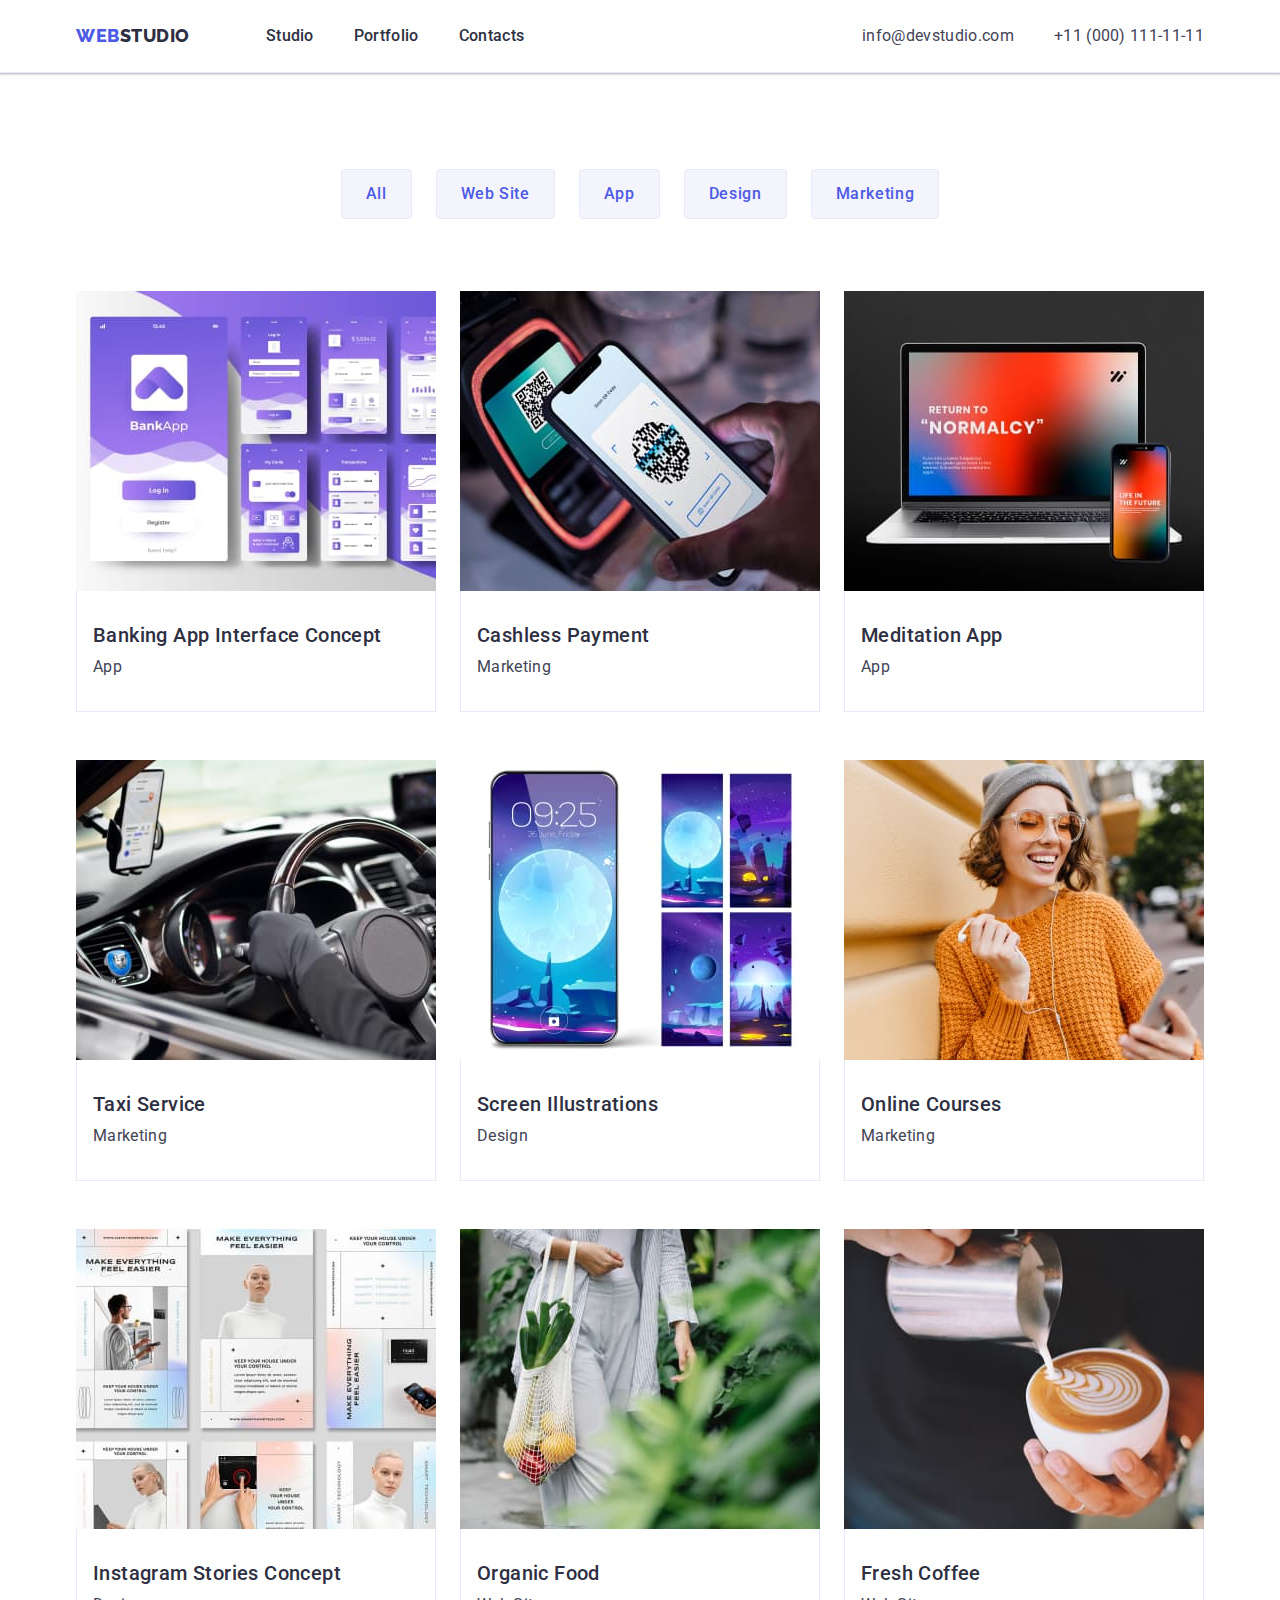
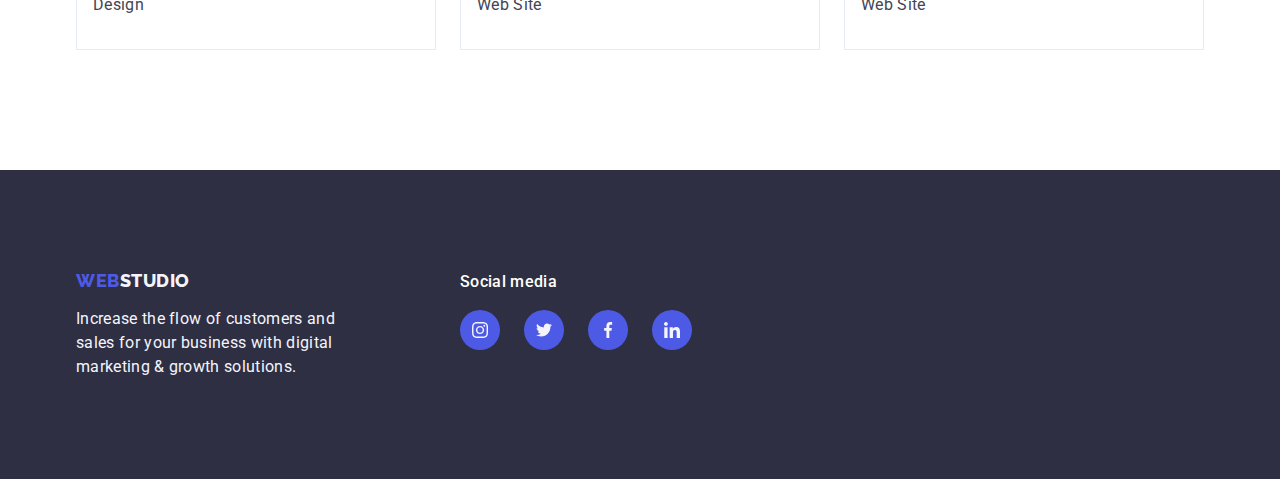
==== portfolio.html @ 260a8e6f "Initial commit" ====
<!DOCTYPE html>
<html lang="en">

<head>
    <meta charset="UTF-8">
    <meta http-equiv="X-UA-Compatible" content="IE=edge">
    <meta name="viewport" content="width=device-width, initial-scale=1.0">
    <title>Portfolio</title>
    <!-- Font family -->
    <link rel="preconnect" href="https://fonts.googleapis.com">
    <link rel="preconnect" href="https://fonts.gstatic.com" crossorigin>
    <link href="https://fonts.googleapis.com/css2?family=Raleway:wght@800&family=Roboto:wght@400;500;700&display=swap"
        rel="stylesheet">
    <!-- Normalize -->
    <link rel="stylesheet"
        href="https://cdnjs.cloudflare.com/ajax/libs/modern-normalize/1.1.0/modern-normalize.min.css">
    <!-- Custom styles -->
    <link rel="stylesheet" href="./css/styles.css">
</head>

<body>
    <!-- Header -->
    <header class="header">
        <!-- Navigation -->
        <div class="container header-container">
            <nav class="nav">
                <a class="logo-link link" href="./index.html">Web<span class="logo-web-studio">Studio</span></a>
                <ul class="list header-nav-list">
                    <li class="menu-list">
                        <a class="link menu-link inter" href="./index.html">Studio</a>
                    </li>
                    <li class="menu-list">
                        <a class="link menu-link inter" href="./portfolio.html">Portfolio</a>
                    </li>
                    <li class="menu-list">
                        <a class="link menu-link inter" href="">Contacts</a>
                    </li>
                </ul>
            </nav>
            <!-- ADDRESS LINK -->
            <address class="address">
                <ul class="list menu-list-address">
                    <li class="menu-list">
                        <a class="address-link link inter address-link-pad"
                            href="mailto:info@devstudio.com">info@devstudio.com</a>
                    </li>
                    <li class="menu-list">
                        <a class="address-link link inter" href="tel:+110001111111">+11 (000) 111-11-11</a>
                    </li>
                </ul>
            </address>
        </div>
    </header>
    <main>
        <!-- Section with links to portfolio -->
        <section class="our-works">
            <div class="container">
                <h1 class="visually-hidden">Portfolio</h1>
                <ul class="list btn-nav">
                    <li class="btn-nav-list">
                        <button type="button" class="hero-btn inter btn-portfolio">All</button>
                    </li>
                    <li class="btn-nav-list">
                        <button type="button" class="hero-btn inter btn-portfolio">Web Site</button>
                    </li>
                    <li class="btn-nav-list">
                        <button type="button" class="hero-btn inter btn-portfolio">App</button>
                    </li>
                    <li class="btn-nav-list">
                        <button type="button" class="hero-btn inter btn-portfolio">Design</button>
                    </li>
                    <li class="btn-nav-list">
                        <button type="button" class="hero-btn inter btn-portfolio">Marketing</button>
                    </li>
                </ul>
                <ul class="list works">
                    <li class="items">
                        <a class="link inter work-list-hover" href="./">
                            <img class="img-portfolio" src="./images/portfolio/img.jpg"
                                alt="Banking App Interface Concept">
                            <div class="aplication">
                                <h2 class="portfolio-list-title">Banking App Interface Concept</h2>
                                <p class="portfolio-list-desc">App</p>
                            </div>
                        </a>
                    </li>
                    <li class="items">
                        <a href="./" class="link inter work-list-hover">
                            <img class="img-portfolio" src="./images/portfolio/1.jpg" alt="Payment terminal and phone">
                            <div class="aplication">
                                <h2 class="portfolio-list-title">Cashless Payment</h2>
                                <p class="portfolio-list-desc">Marketing</p>
                            </div>
                        </a>
                    </li>
                    <li class="items">
                        <a href="./" class="link inter work-list-hover">
                            <img class="img-portfolio" src="./images/portfolio/img2.jpg" alt="Laptop and smartphone">
                            <div class="aplication">
                                <h2 class="portfolio-list-title">Meditation App</h2>
                                <p class="portfolio-list-desc">App</p>
                            </div>
                        </a>
                    </li>
                    <li class="items">
                        <a href="./" class="link inter work-list-hover">
                            <img class="img-portfolio" src="./images/portfolio/img3.jpg" alt="Car salon and phone">
                            <div class="aplication">
                                <h2 class="portfolio-list-title">Taxi Service</h2>
                                <p class="portfolio-list-desc">Marketing</p>
                            </div>
                        </a>
                    </li>

                    <li class="items">
                        <a href="./" class="link inter work-list-hover">
                            <img class="img-portfolio" src="./images/portfolio/img4.jpg" alt="smartphone home screen">
                            <div class="aplication">
                                <h2 class="portfolio-list-title">Screen Illustrations</h2>
                                <p class="portfolio-list-desc">Design</p>
                            </div>
                        </a>
                    </li>
                    <li class="items">
                        <a href="./" class="link inter work-list-hover">
                            <img class="img-portfolio" src="./images/portfolio/img5.jpg" alt="A girl who smiles">
                            <div class="aplication">
                                <h2 class="portfolio-list-title">Online Courses</h2>
                                <p class="portfolio-list-desc">Marketing</p>
                            </div>
                        </a>
                    </li>
                    <li class="items">
                        <a href="./" class="link inter work-list-hover">
                            <img class="img-portfolio" src="./images/portfolio/img6.jpg" alt="Instagram stories">
                            <div class="aplication">
                                <h2 class="portfolio-list-title">Instagram Stories Concept</h2>
                                <p class="portfolio-list-desc">Design</p>
                            </div>
                        </a>
                    </li>
                    <li class="items">
                        <a href="./" class="link inter work-list-hover">
                            <img class="img-portfolio" src="./images/portfolio/img7.jpg" alt="Net with vegetables">
                            <div class="aplication">
                                <h2 class="portfolio-list-title">Organic Food</h2>
                                <p class="portfolio-list-desc">Web Site</p>
                            </div>
                        </a>
                    </li>
                    <li class="items">
                        <a href="./" class="link inter work-list-hover">
                            <img class="img-portfolio" src="./images/portfolio/img8.jpg" alt="Cup of cofee">
                            <div class="aplication">
                                <h2 class="portfolio-list-title">Fresh Coffee</h2>
                                <p class="portfolio-list-desc">Web Site</p>
                            </div>
                        </a>
                    </li>
                </ul>
            </div>
        </section>
    </main>
    <!-- Footer -->
    <footer class="footer">
        <div class="container footer-container">
            <div class="footer-info">
                <a class="logo-link-footer link" href="./index.html">Web<span
                        class="logo-studio-footer">Studio</span></a>
                <p class="footer-desc">Increase the flow of customers and sales for your business with digital marketing
                    &
                    growth solutions.</p>
            </div>
            <div class="socials-footer">
                <p class="footer-title">Social media</p>
                <ul class="socials list">
                    <li class="socials-item">
                        <a class="socials-link link footer-socials-link" href="" target="_blank"
                            rel="noopener noreferrer" aria-label="Instagram-icon">
                            <svg class="socials-icon" width="16" height="16">
                                <use href="./images/icons.svg#instagram"></use>
                            </svg>
                        </a>
                    </li>
                    <li class="socials-item">
                        <a class="socials-link link footer-socials-link" href="" target="_blank"
                            rel="noopener noreferrer" aria-label="Twitter-icon">
                            <svg class="socials-icon" width="16" height="16">
                                <use href="./images/icons.svg#twitter"></use>
                            </svg>
                        </a>
                    </li>
                    <li class="socials-item">
                        <a class="socials-link link footer-socials-link" href="" target="_blank"
                            rel="noopener noreferrer" aria-label="Facebook-icon">
                            <svg class="socials-icon" width="16" height="16">
                                <use href="./images/icons.svg#facebook"></use>
                            </svg>
                        </a>
                    </li>
                    <li class="socials-item">
                        <a class="socials-link link footer-socials-link" href="" target="_blank"
                            rel="noopener noreferrer" aria-label="Linkedin-icon">
                            <svg class="socials-icon" width="16" height="16">
                                <use href="./images/icons.svg#linkedin"></use>
                            </svg>
                        </a>
                    </li>
                </ul>
            </div>
        </div>

    </footer>
</body>

</html>
---- css/styles.css ----
/* Start reset */
h1,
h2,
h3,
h4,
h5,
h6,
p {
    margin: 0;
}

img {
    display: block;
}

.link {
    text-decoration: none;
}

.list {
    list-style: none;
    margin: 0;
    padding: 0;
}

.inter:hover,
.inter:focus {
    color: var(--color-ocean);
}

button {
    cursor: pointer;
}

:root {
    --main-font-family: 'Roboto', sans-serif;
    --second-font-family: 'Raleway', sans-serif;
    --color-iris: #4d5ae5;
    --color-navy-blue: #2e2f42;
    --color-slate: #434455;
    --color-cloud: #f4f4fd;
    --color-white: #ffffff;
    --color-ocean: #404BBF;
    --light-grayish-blue: #e7e9fc;
    --light-slate: #8E8F99;
    --color-green: #31D0AA;
}

/* studio */
body {
    font-family: var(--main-font-family);
    color: var(--color-slate);
    background-color: var(--color-white);
}

/* Header */
.header {
    border-bottom: 1px solid var(--light-grayish-blue);
    box-shadow: 0px 2px 1px rgba(46, 47, 66, 0.08),
        0px 1px 1px rgba(46, 47, 66, 0.16),
        0px 1px 6px rgba(46, 47, 66, 0.08);
}

.header-container {
    display: flex;
    align-items: center;
}

/* Logo studio */
.logo-web-studio {
    color: var(--color-navy-blue);
}

.logo-link {
    margin-right: 76px;

    font-family: var(--second-font-family);
    font-weight: 800;
    font-size: 18px;
    line-height: 1.17;
    letter-spacing: 0.03em;
    text-transform: uppercase;
    color: var(--color-iris);
}

/* Navigation on studio */
.header-nav-list {
    display: flex;
    align-items: center;
}
.nav {
    display: flex;
    align-items: center;
    margin-right: auto;
}

.menu-link {
    display: flex;
    padding: 24px 0;
    font-weight: 500;
    font-size: 16px;
    line-height: 1.5;
    letter-spacing: 0.02em;
    color: var(--color-navy-blue);
}

.menu-list-address {
    display: flex;
    align-items: center;
}

.address {
    font-style: normal;
}

.address-link {
    font-size: 16px;
    line-height: 1.5;
    letter-spacing: 0.02em;
    color: var(--color-slate);
}

.menu-list:not(:last-child) {
    margin-right: 40px;
}

/* Hero */
.hero-title {
    margin-bottom: 48px;
    margin-right: auto;
    margin-left: auto;
    max-width: 496px;

    font-weight: 700;
    font-size: 56px;
    text-align: center;
    line-height: 1.07;
    letter-spacing: 0.02em;
    color: var(--color-white);
}

.hero {
    margin: 0 auto;
    max-width: 1440px;
    padding: 188px 0;
    text-align: center;

    background-image: linear-gradient(rgba(46, 47, 66, 0.7),
            rgba(46, 47, 66, 0.7)),
        url(../images/background/people-office.jpg);
    background-repeat: no-repeat;
    background-position: center;
    background-size: cover;
}
/* Hero BTN */

.hero-btn-studio {
    display: block;
    min-width: 169px;
    height: 56px;
    border: none;
    border-radius: 4px;

    padding: 16px 32px;
    margin-right: auto;
    margin-left: auto;


    font-family: var(--main-font-family);
    font-weight: 500;
    font-size: 16px;
    line-height: 1.5;
    letter-spacing: 0.04em;
    color: var(--color-white);
    background: var(--color-iris);
}

.hero-btn-studio:hover,
.hero-btn-studio:focus {
    background: var(--color-ocean);
}

/* Hidden title */
.visually-hidden {
    position: absolute;
    width: 1px;
    height: 1px;
    margin: -1px;
    border: 0;
    padding: 0;

    white-space: nowrap;
    clip-path: inset(100%);
    clip: rect(0 0 0 0);
    overflow: hidden;
}

.container {
    width: 1158px;
    padding: 0 15px;
    margin: 0 auto;
}

/* Section 1 */
.first-sec {
    padding: 120px 0;

}

.list-first-sec {
    display: flex;
}
.icon-antena {
    display: flex;
    justify-content: center;
    align-items: center;
    height: 112px;
    background-color: var(--color-cloud);
    border-radius: 4px;
    margin-bottom: 8px;
}
.first-sec-title {
    margin-bottom: 8px;

    font-weight: 500;
    font-size: 20px;
    line-height: 1.2;
    letter-spacing: 0.02em;
    color: var(--color-navy-blue);
}

.list-first-sec .first-sec-item {
    width: calc((100% - 72px) / 4);
}

.first-sec-item:not(:last-child) {
    margin-right: 24px;
}

.first-sec-parag {
    font-size: 16px;
    line-height: 1.5;
    letter-spacing: 0.02em;
    color: var(--color-slate);
}

/* Section 2 */
.second-section {
    padding-bottom: 120px;
}

.list-second-sec {
    display: flex;
    align-items: center;
    gap: 24px;
}
.second-sec {
    margin-bottom: 72px;

    font-weight: 700;
    font-size: 36px;
    text-align: center;
    line-height: 1.11;
    letter-spacing: 0.02em;
    text-transform: capitalize;
    color: var(--color-navy-blue);
}

/* Section 3 */
.third-sec {
    padding: 120px 0;

    background: var(--color-cloud);
}

.list-third-sec {
    display: flex;
    align-items: center;
}

.third-sec-title {
    margin-bottom: 72px;

    font-weight: 700;
    font-size: 36px;
    text-align: center;
    line-height: 1.11;
    letter-spacing: 0.02em;
    text-transform: capitalize;
    color: var(--color-navy-blue);
}

.list-team {
    text-align: center;
    box-shadow: 0px 1px 6px rgba(46, 47, 66, 0.08),
    0px 1px 1px rgba(46, 47, 66, 0.16),
    0px 2px 1px rgba(46, 47, 66, 0.08);
    border-radius: 0px 0px 4px 4px;
    background-color: var(--color-white);
}

.list-team:not(:last-child) {
    margin-right: 24px;
}

.third-sec-name {
    margin-bottom: 8px;
    font-weight: 500;
    font-size: 20px;
    line-height: 1.2;
    letter-spacing: 0.02em;
    color: var(--color-navy-blue);
}

.third-sec-desc {
    font-size: 16px;
    line-height: 1.5;
    letter-spacing: 0.02em;
    color: var(--color-slate);
    margin-bottom: 8px;
}

.card-text {
    padding: 32px 0px;
}

/* social icon */
.socials {
    display: flex;
    justify-content: center;
    align-items: center;
    gap: 24px;
}
.socials-link {
    display: flex;
    justify-content: center;
    align-items: center;

    width: 40px;
    height: 40px;

    background-color: var(--color-iris);
    border-radius: 50%;
}

.socials-icon {
    fill: var(--color-cloud);
}

.socials-link:hover,
.socials-link:focus {
    background-color: var(--color-ocean);
}

/* section customers */
.customers {
    padding: 120px 0;
}

.customers-title {
    margin-bottom: 72px;

    font-weight: 700;
    font-size: 36px;
    text-align: center;
    line-height: 1.1;
    letter-spacing: 0.02em;
    text-transform: capitalize;
    color: var(--color-navy-blue);
}

.customer-list {
    display: flex;
    justify-content: center;
    align-items: center;
    gap: 24px;
}

.customers-list-item {
    width: calc((100%-5*24)/6);
    height: 88px;
}

.customers-link {
    display: flex;
    justify-content: center;
    align-items: center;
    color: var(--light-slate);

    width: 100%;
    height: 100%;

    border: 1px solid var(--light-slate);
    border-radius: 4px;
}

.customers-link:hover,
.customers-link:focus {
    border-color: var(--color-ocean);
    color: var(--color-ocean);
}

.customers-icon {

    fill: currentColor;
}

.customers-link:hover .customers-icon,
.customers-link:focus .customers-icon {
    fill: var(--color-ocean);
}


/* Footer */
.footer-container {
    display: flex;
    align-items: baseline;
}

.footer {
    padding: 100px 0;
    background: var(--color-navy-blue);
}

.socials-footer {
    display: block;
    justify-content: center;
}

.socials-footer-list {
    gap: 16px;
}


.logo-link-footer {
    display: inline-block;
    margin-bottom: 16px;


    font-family: var(--second-font-family);
    font-weight: 800;
    font-size: 18px;
    line-height: 1.17;
    letter-spacing: 0.03em;
    text-transform: uppercase;
    color: var(--color-iris);
}

.logo-studio-footer {
    color: var(--color-cloud);
}

/* footer-info */
.footer-info {
    margin-right: 120px;
}

.footer-socials-link:hover,
.footer-socials-link:focus {
    background-color: var(--color-green);
}

.footer-title {
    margin-bottom: 16px;

    font-family: var(--main-font-family);
    font-weight: 500;
    font-size: 16px;
    line-height: 24px;
    letter-spacing: 0.02em;
    color: var(--color-white);
}


/* PORTFOLIO */
.hero-btn {
    font-family: var(--main-font-family);
    font-weight: 500;
    font-size: 16px;
    line-height: 1.5;
    letter-spacing: 0.04em;
    color: var(--color-iris);
    background: var(--color-cloud);
}

.hero-btn:hover,
.hero-btn:focus {
    color: var(--color-white);
    background: var(--color-ocean);
}

.btn-nav {
    display: flex;
    justify-content: center;
    margin-bottom: 72px;
}

.btn-nav-list:not(:last-child) {
    margin-right: 24px;
}

.btn-portfolio {
    display: inline-block;
    padding: 12px 24px;
    border: none;
    border-radius: 4px;
    min-width: 69px;
    border: 1px solid var(--light-grayish-blue);

    text-align: center;
    font-family: inherit;
    flex-direction: row;
    font-weight: 500;
    font-size: 16px;
    line-height: 1.5;
    letter-spacing: 0.04em;
}

.btn-portfolio:hover,
.btn-portfolio:focus {
    box-shadow: 0px 3px 1px rgba(0, 0, 0, 0.1),
        0px 2px 1px rgba(0, 0, 0, 0.08),
        0px 2px 2px rgba(0, 0, 0, 0.12);

    border: 1px solid transparent;
}

/* Section with cards */
.our-works {
    padding: 96px 0 120px;
}

.works {
    display: flex;
    flex-wrap: wrap;
    column-gap: 24px;
    row-gap: 48px;
}

.items:nth-child(3n) {
    margin-right: 0;
}

.items:nth-last-child(-n + 3) {
    margin-bottom: 0;
}

.work-list-hover {
    display: block;
}

.work-list-hover:hover, 
.work-list-hover:focus {
    box-shadow: 0px 1px 6px rgba(46, 47, 66, 0.08),
        0px 1px 1px rgba(46, 47, 66, 0.16),
        0px 2px 1px rgba(46, 47, 66, 0.08);
}

/* Container with application names and application categories */
.aplication {
    padding: 32px 16px;
    border: 1px solid var(--light-grayish-blue);
    border-top: none;

}

.img-portfolio {
    display: block;
    max-width: 100%;
    height: auto;
}

.portfolio-list-title {
    margin-bottom: 8px;

    font-weight: 500;
    font-size: 20px;
    line-height: 1.2;
    letter-spacing: 0.02em;
    color: var(--color-navy-blue);
}

.portfolio-list-desc {
    font-size: 16px;
    line-height: 1.5;
    letter-spacing: 0.02em;
    color: var(--color-slate);
}

.works .items {
    width: calc((100% - 48px) / 3);
}

/* Footer portfolio */

.footer-desc {
    font-size: 16px;
    line-height: 1.5;
    letter-spacing: 0.02em;
    color: var(--color-cloud);

    width: 264px
}
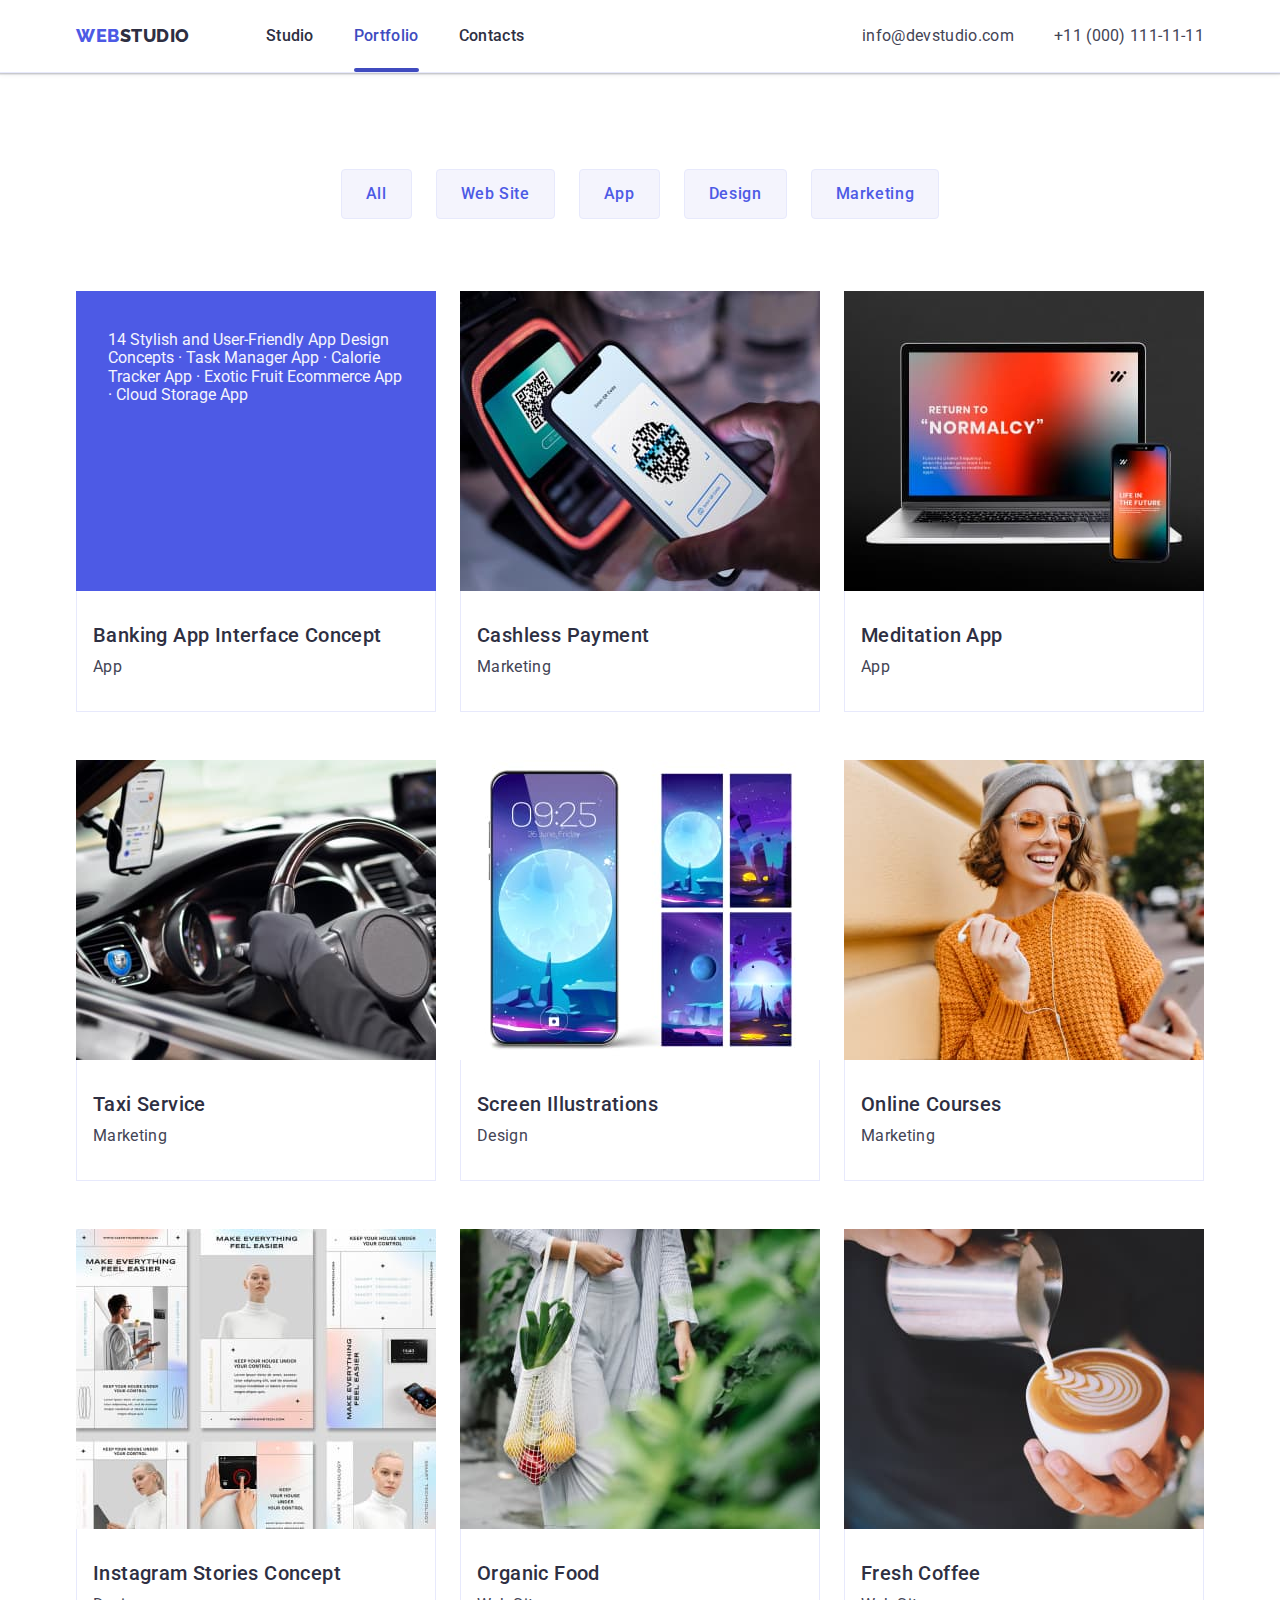
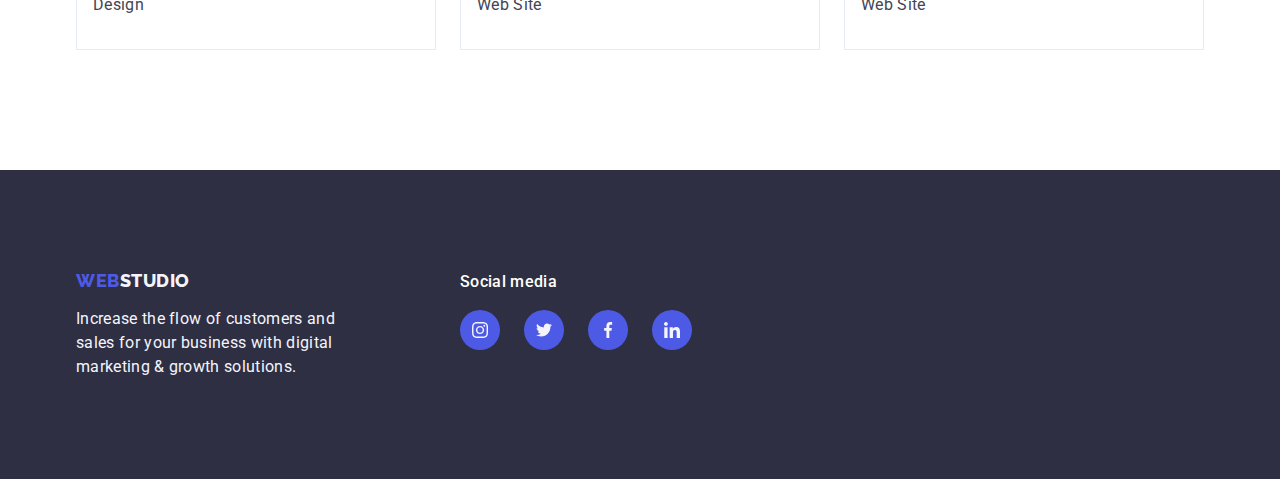
==== commit 4e0683a5: "positioning" ====
--- a/portfolio.html
+++ b/portfolio.html
@@ -30,7 +30,7 @@
                         <a class="link menu-link inter" href="./index.html">Studio</a>
                     </li>
                     <li class="menu-list">
-                        <a class="link menu-link inter" href="./portfolio.html">Portfolio</a>
+                        <a class="link menu-link inter active" href="./portfolio.html">Portfolio</a>
                     </li>
                     <li class="menu-list">
                         <a class="link menu-link inter" href="">Contacts</a>
@@ -76,8 +76,14 @@
                 <ul class="list works">
                     <li class="items">
                         <a class="link inter work-list-hover" href="./">
-                            <img class="img-portfolio" src="./images/portfolio/img.jpg"
-                                alt="Banking App Interface Concept">
+                            <div class="works-thumb">
+                                <img class="img-portfolio" src="./images/portfolio/img.jpg"
+                                    alt="Banking App Interface Concept">
+                                    <div class="overlay">
+                                        <p class="overlay-text">14 Stylish and User-Friendly App Design Concepts · Task Manager App · Calorie Tracker App · Exotic Fruit Ecommerce App ·
+                                        Cloud Storage App</p>
+                                    </div>
+                            </div>
                             <div class="aplication">
                                 <h2 class="portfolio-list-title">Banking App Interface Concept</h2>
                                 <p class="portfolio-list-desc">App</p>
--- a/css/styles.css
+++ b/css/styles.css
@@ -44,6 +44,7 @@
     --light-grayish-blue: #e7e9fc;
     --light-slate: #8E8F99;
     --color-green: #31D0AA;
+    --color-white-bg: #FCFCFC;
 }
 
 /* studio */
@@ -95,6 +96,8 @@
 }
 
 .menu-link {
+    position: relative;
+
     display: flex;
     padding: 24px 0;
     font-weight: 500;
@@ -102,6 +105,26 @@
     line-height: 1.5;
     letter-spacing: 0.02em;
     color: var(--color-navy-blue);
+}
+.menu-link.active {
+    color: var(--color-ocean);
+}
+
+.menu-link::after {
+    content: '';
+    display: block;
+    position: absolute;
+    left: 0;
+    bottom: 0px;
+    width: 100%;
+    height: 4px;
+
+    
+    border-radius: 2px;
+    
+}
+.active::after {
+    background: var(--color-ocean);
 }
 
 .menu-list-address {
@@ -536,6 +559,9 @@
     column-gap: 24px;
     row-gap: 48px;
 }
+.works-thumb {
+    position: relative;
+}
 
 .items:nth-child(3n) {
     margin-right: 0;
@@ -569,6 +595,24 @@
     max-width: 100%;
     height: auto;
 }
+/* Overlay */
+
+.overlay {
+    position: absolute;
+    top: 0;
+    left: 0;
+
+    width: 100%;
+    height: 100%;
+
+    padding: 40px 32px;
+
+    background-color: var(--color-iris);
+}
+
+.overlay-text {
+    color: var(--color-cloud);
+}
 
 .portfolio-list-title {
     margin-bottom: 8px;
@@ -600,4 +644,52 @@
     color: var(--color-cloud);
 
     width: 264px
-}+}
+/**
+  |============================
+  | Modal window
+  |============================
+*/
+.backdrop {
+    display: none;
+    position: fixed;
+    top: 0;
+    left: 0;
+
+    width: 100%;
+    height: 100%;
+
+    background-color: rgba(46, 47, 66, 0.4);
+}
+
+.modal {
+    position: absolute;
+    top: calc(50% - 204px);
+    left: calc(50% - 292px);
+
+    width: 408px;
+    height: 584px;
+
+    background-color: var(--color-white-bg);
+    border-radius: 4px;
+}
+
+.modal-close-btn {
+    position: absolute;
+    top: 24px;
+    left: 360px;
+
+    width: 24px;
+    height: 24px;
+
+    display: flex;
+    justify-content: center;
+    align-items: center;
+    padding: 0px;
+
+    border-radius: 50%;
+    border: none;
+    background-color: var(--light-grayish-blue);
+}
+
+.modal-close-icon {}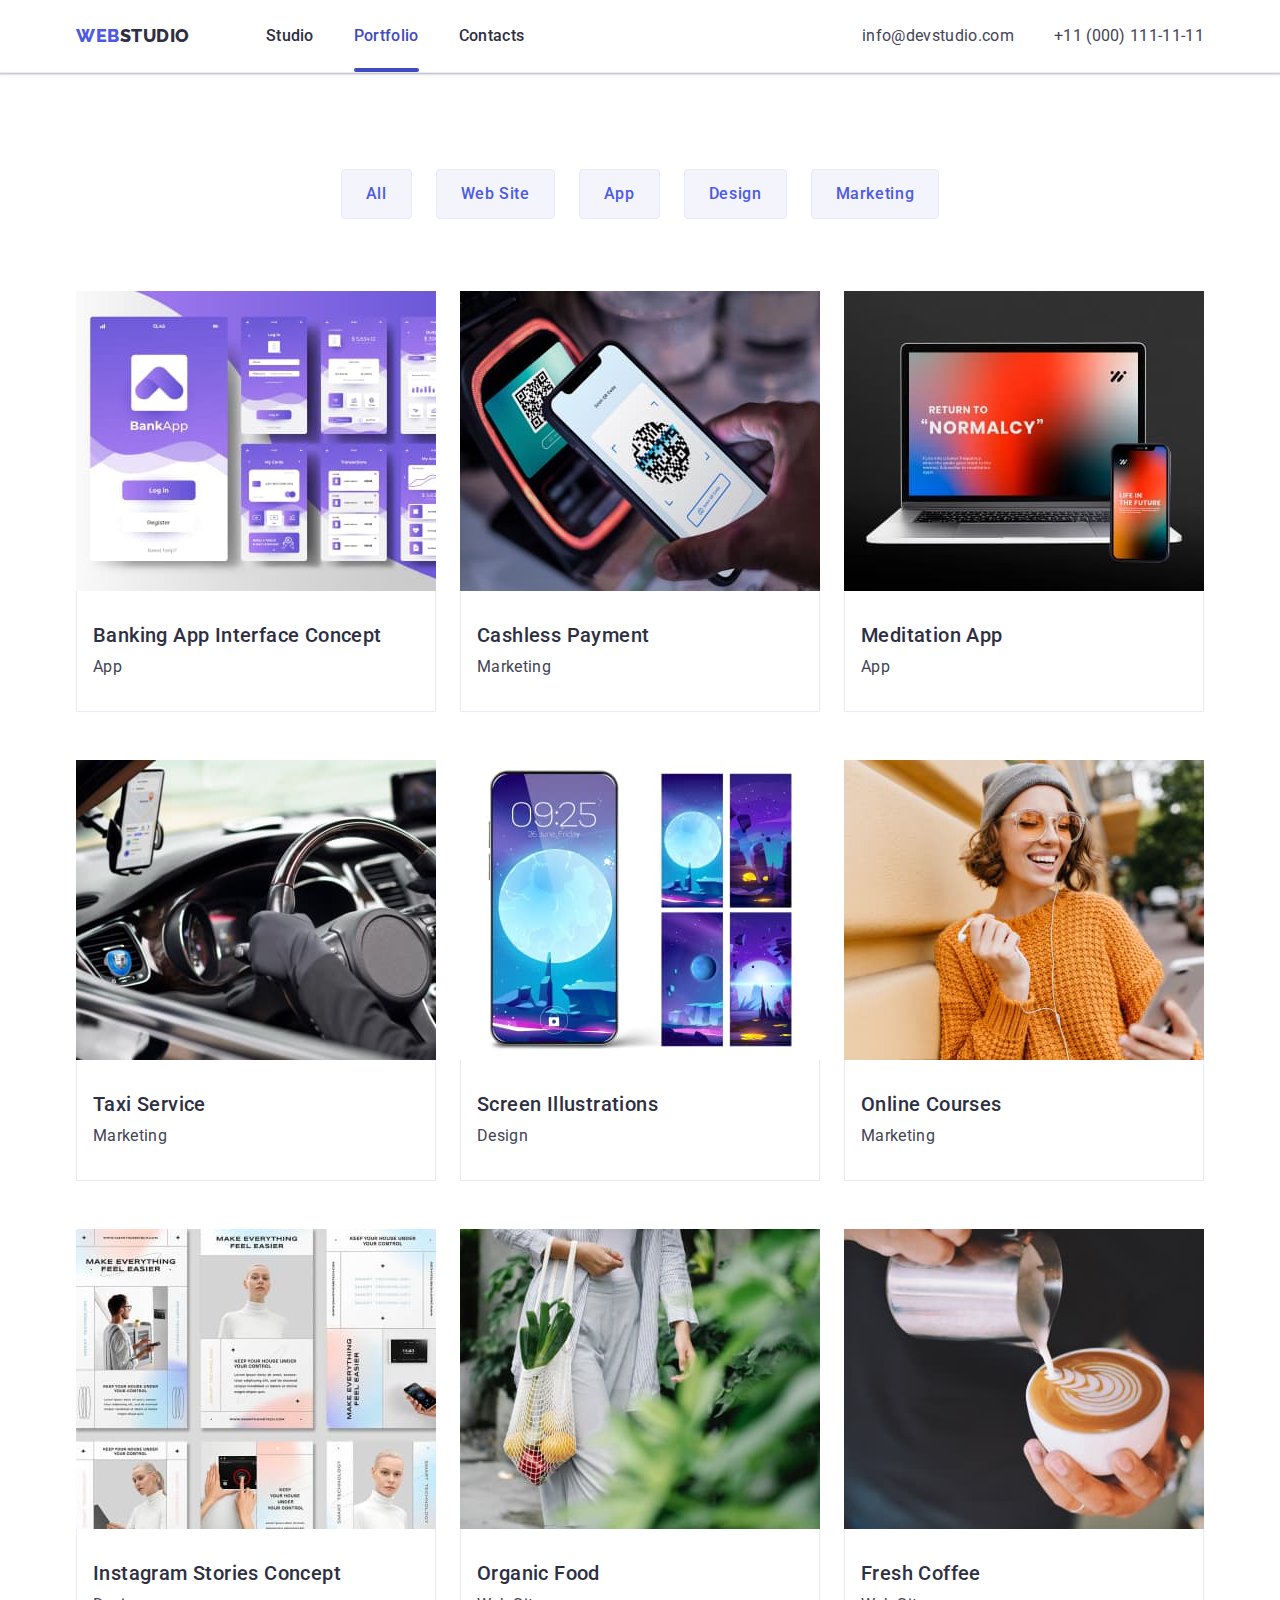
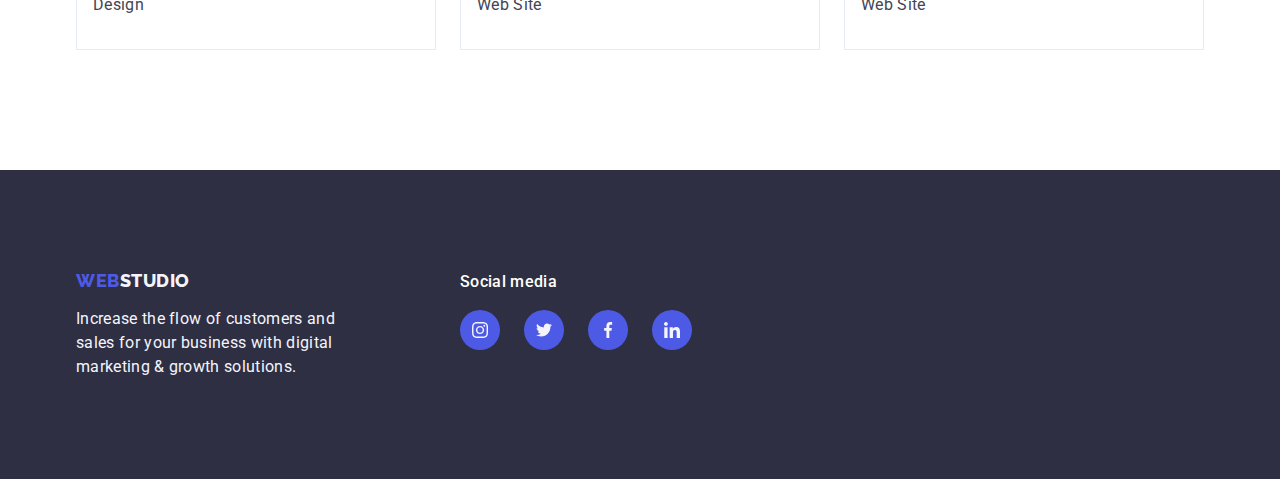
==== commit 73724094: "positioning2" ====
--- a/portfolio.html
+++ b/portfolio.html
@@ -92,7 +92,14 @@
                     </li>
                     <li class="items">
                         <a href="./" class="link inter work-list-hover">
-                            <img class="img-portfolio" src="./images/portfolio/1.jpg" alt="Payment terminal and phone">
+                            <div class="works-thumb">
+                                <img class="img-portfolio" src="./images/portfolio/1.jpg" alt="Payment terminal and phone">
+                                <div class="overlay">
+                                    <p class="overlay-text">14 Stylish and User-Friendly App Design Concepts · Task Manager App · Calorie Tracker App ·
+                                        Exotic Fruit Ecommerce App ·
+                                        Cloud Storage App</p>
+                                </div>
+                            </div>
                             <div class="aplication">
                                 <h2 class="portfolio-list-title">Cashless Payment</h2>
                                 <p class="portfolio-list-desc">Marketing</p>
@@ -101,7 +108,14 @@
                     </li>
                     <li class="items">
                         <a href="./" class="link inter work-list-hover">
-                            <img class="img-portfolio" src="./images/portfolio/img2.jpg" alt="Laptop and smartphone">
+                            <div class="works-thumb">
+                                <img class="img-portfolio" src="./images/portfolio/img2.jpg" alt="Laptop and smartphone">
+                                <div class="overlay">
+                                    <p class="overlay-text">14 Stylish and User-Friendly App Design Concepts · Task Manager App · Calorie Tracker App ·
+                                        Exotic Fruit Ecommerce App ·
+                                        Cloud Storage App</p>
+                                </div>
+                            </div>
                             <div class="aplication">
                                 <h2 class="portfolio-list-title">Meditation App</h2>
                                 <p class="portfolio-list-desc">App</p>
@@ -110,7 +124,14 @@
                     </li>
                     <li class="items">
                         <a href="./" class="link inter work-list-hover">
-                            <img class="img-portfolio" src="./images/portfolio/img3.jpg" alt="Car salon and phone">
+                            <div class="works-thumb">
+                                <img class="img-portfolio" src="./images/portfolio/img3.jpg" alt="Car salon and phone">
+                                <div class="overlay">
+                                    <p class="overlay-text">14 Stylish and User-Friendly App Design Concepts · Task Manager App · Calorie Tracker App ·
+                                        Exotic Fruit Ecommerce App ·
+                                        Cloud Storage App</p>
+                                </div>
+                            </div>
                             <div class="aplication">
                                 <h2 class="portfolio-list-title">Taxi Service</h2>
                                 <p class="portfolio-list-desc">Marketing</p>
@@ -120,7 +141,13 @@
 
                     <li class="items">
                         <a href="./" class="link inter work-list-hover">
-                            <img class="img-portfolio" src="./images/portfolio/img4.jpg" alt="smartphone home screen">
+                            <div class="works-thumb">
+                                <img class="img-portfolio" src="./images/portfolio/img4.jpg" alt="smartphone home screen">
+                                <div class="overlay">
+                                            <p class="overlay-text">14 Stylish and User-Friendly App Design Concepts · Task Manager App · Calorie Tracker App · Exotic Fruit Ecommerce App ·
+                                            Cloud Storage App</p>
+                                        </div>
+                            </div>
                             <div class="aplication">
                                 <h2 class="portfolio-list-title">Screen Illustrations</h2>
                                 <p class="portfolio-list-desc">Design</p>
@@ -129,7 +156,13 @@
                     </li>
                     <li class="items">
                         <a href="./" class="link inter work-list-hover">
-                            <img class="img-portfolio" src="./images/portfolio/img5.jpg" alt="A girl who smiles">
+                            <div class="works-thumb">
+                                <img class="img-portfolio" src="./images/portfolio/img5.jpg" alt="A girl who smiles">
+                                <div class="overlay">
+                                            <p class="overlay-text">14 Stylish and User-Friendly App Design Concepts · Task Manager App · Calorie Tracker App · Exotic Fruit Ecommerce App ·
+                                            Cloud Storage App</p>
+                                        </div>
+                            </div>
                             <div class="aplication">
                                 <h2 class="portfolio-list-title">Online Courses</h2>
                                 <p class="portfolio-list-desc">Marketing</p>
@@ -138,7 +171,13 @@
                     </li>
                     <li class="items">
                         <a href="./" class="link inter work-list-hover">
-                            <img class="img-portfolio" src="./images/portfolio/img6.jpg" alt="Instagram stories">
+                            <div class="works-thumb">
+                                <img class="img-portfolio" src="./images/portfolio/img6.jpg" alt="Instagram stories">
+                                <div class="overlay">
+                                            <p class="overlay-text">14 Stylish and User-Friendly App Design Concepts · Task Manager App · Calorie Tracker App · Exotic Fruit Ecommerce App ·
+                                            Cloud Storage App</p>
+                                        </div>
+                            </div>
                             <div class="aplication">
                                 <h2 class="portfolio-list-title">Instagram Stories Concept</h2>
                                 <p class="portfolio-list-desc">Design</p>
@@ -147,7 +186,13 @@
                     </li>
                     <li class="items">
                         <a href="./" class="link inter work-list-hover">
-                            <img class="img-portfolio" src="./images/portfolio/img7.jpg" alt="Net with vegetables">
+                            <div class="works-thumb">
+                                <img class="img-portfolio" src="./images/portfolio/img7.jpg" alt="Net with vegetables">
+                                <div class="overlay">
+                                            <p class="overlay-text">14 Stylish and User-Friendly App Design Concepts · Task Manager App · Calorie Tracker App · Exotic Fruit Ecommerce App ·
+                                            Cloud Storage App</p>
+                                        </div>
+                            </div>
                             <div class="aplication">
                                 <h2 class="portfolio-list-title">Organic Food</h2>
                                 <p class="portfolio-list-desc">Web Site</p>
@@ -156,7 +201,13 @@
                     </li>
                     <li class="items">
                         <a href="./" class="link inter work-list-hover">
-                            <img class="img-portfolio" src="./images/portfolio/img8.jpg" alt="Cup of cofee">
+                            <div class="works-thumb">
+                                <img class="img-portfolio" src="./images/portfolio/img8.jpg" alt="Cup of cofee">
+                                <div class="overlay">
+                                            <p class="overlay-text">14 Stylish and User-Friendly App Design Concepts · Task Manager App · Calorie Tracker App · Exotic Fruit Ecommerce App ·
+                                            Cloud Storage App</p>
+                                        </div>
+                            </div>
                             <div class="aplication">
                                 <h2 class="portfolio-list-title">Fresh Coffee</h2>
                                 <p class="portfolio-list-desc">Web Site</p>
--- a/css/styles.css
+++ b/css/styles.css
@@ -33,8 +33,10 @@
 }
 
 :root {
+    /* Fonts */
     --main-font-family: 'Roboto', sans-serif;
     --second-font-family: 'Raleway', sans-serif;
+    /* Colors */
     --color-iris: #4d5ae5;
     --color-navy-blue: #2e2f42;
     --color-slate: #434455;
@@ -45,6 +47,11 @@
     --light-slate: #8E8F99;
     --color-green: #31D0AA;
     --color-white-bg: #FCFCFC;
+    /* others */
+    --anim-fast: 300ms ease-in;
+    --anim-slow: 800ms ease;
+
+    --modal-idx: 100;
 }
 
 /* studio */
@@ -561,6 +568,7 @@
 }
 .works-thumb {
     position: relative;
+    overflow: hidden;
 }
 
 .items:nth-child(3n) {
@@ -601,6 +609,7 @@
     position: absolute;
     top: 0;
     left: 0;
+    transform: translateY(100%);
 
     width: 100%;
     height: 100%;
@@ -608,6 +617,7 @@
     padding: 40px 32px;
 
     background-color: var(--color-iris);
+    transition: transform var(--anim-fast);
 }
 
 .overlay-text {
@@ -633,6 +643,9 @@
 
 .works .items {
     width: calc((100% - 48px) / 3);
+}
+.items:hover .overlay {
+    transform: translateY(0);
 }
 
 /* Footer portfolio */
@@ -651,21 +664,28 @@
   |============================
 */
 .backdrop {
-    display: none;
     position: fixed;
     top: 0;
     left: 0;
+    z-index: var(--modal-idx);
 
     width: 100%;
     height: 100%;
 
     background-color: rgba(46, 47, 66, 0.4);
 }
+.backdrop.is-hidden {
+    opacity: 0;
+    visibility: hidden;
+    pointer-events: none;
+}
 
 .modal {
     position: absolute;
-    top: calc(50% - 204px);
-    left: calc(50% - 292px);
+    top: calc(50%);
+    left: calc(50%);
+
+    transform: translate(-50%, -50%);
 
     width: 408px;
     height: 584px;
@@ -691,5 +711,13 @@
     border: none;
     background-color: var(--light-grayish-blue);
 }
-
-.modal-close-icon {}+.modal-close-btn:hover {
+    background-color: var(--color-ocean);
+}
+.modal-close-btn:hover .modal-close-icon {
+    fill: var(--color-white);
+}
+
+.modal-close-icon {
+    fill: var(--color-navy-blue);
+}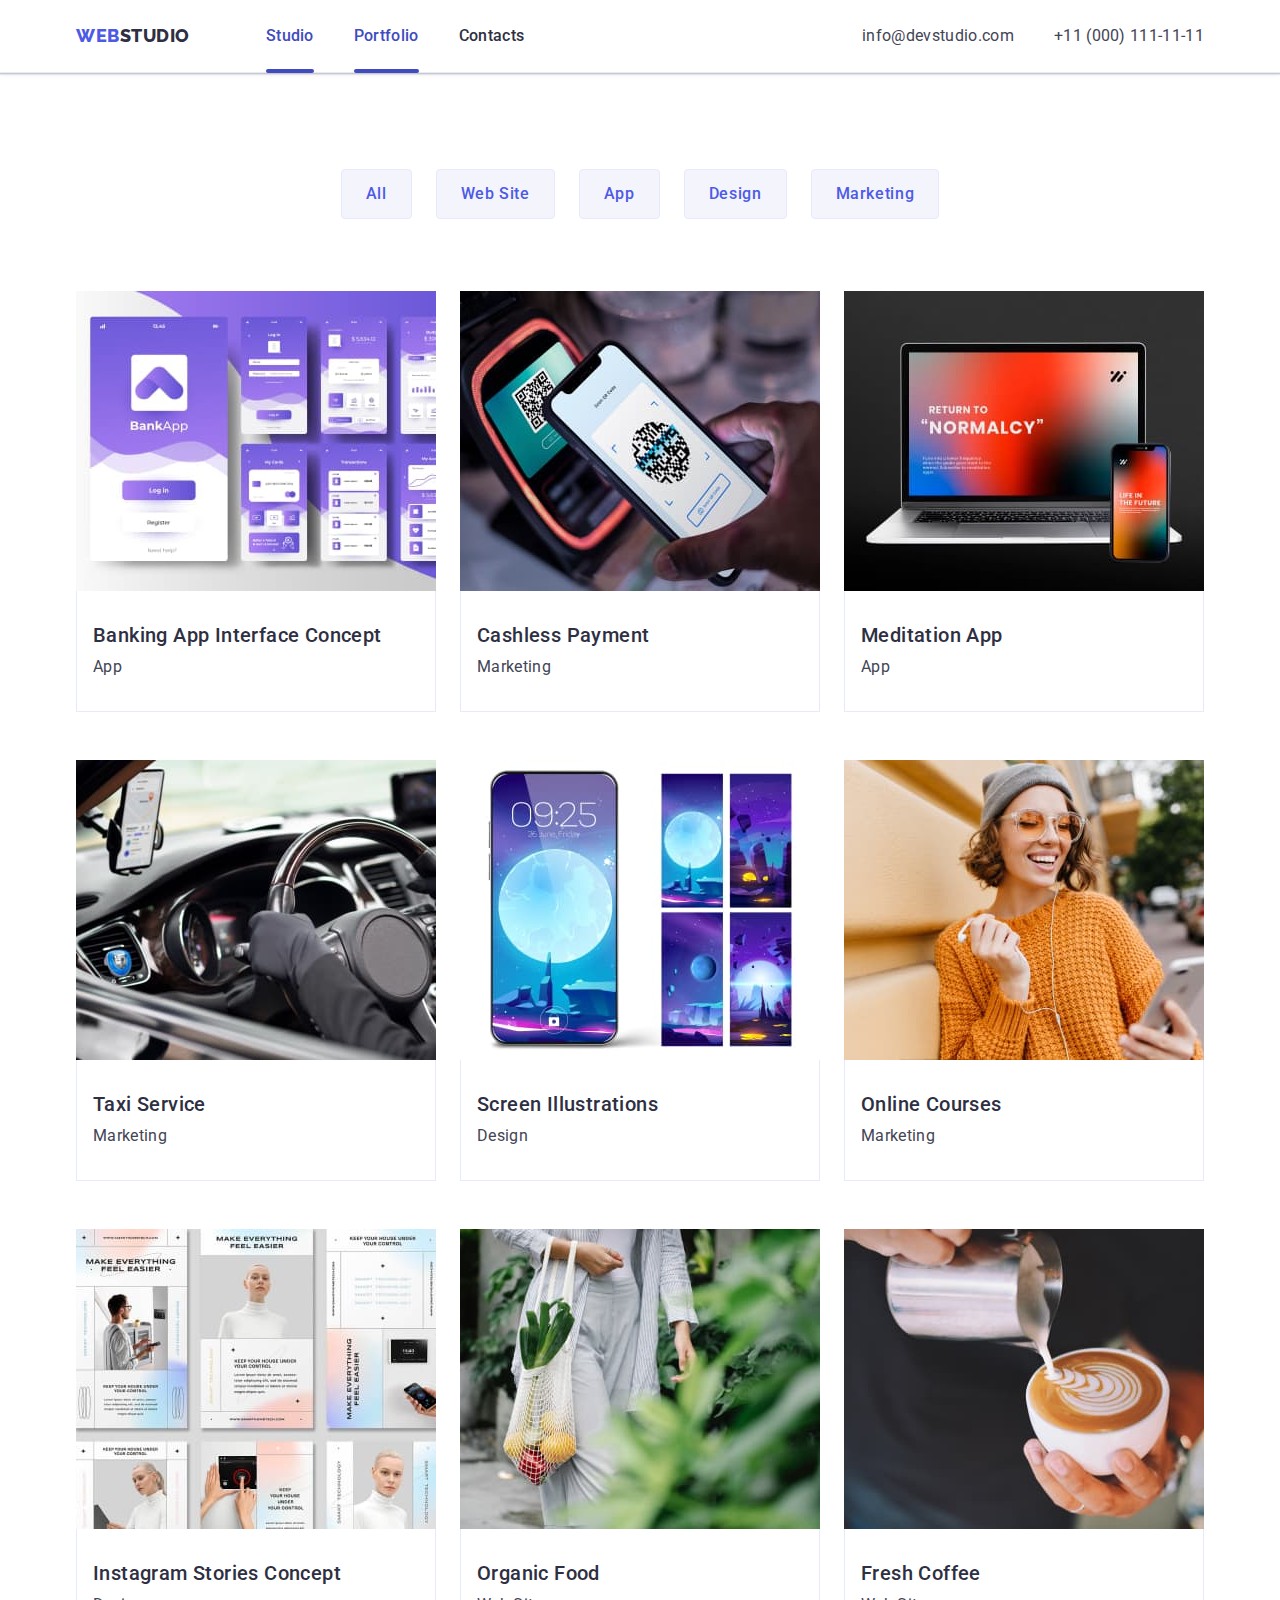
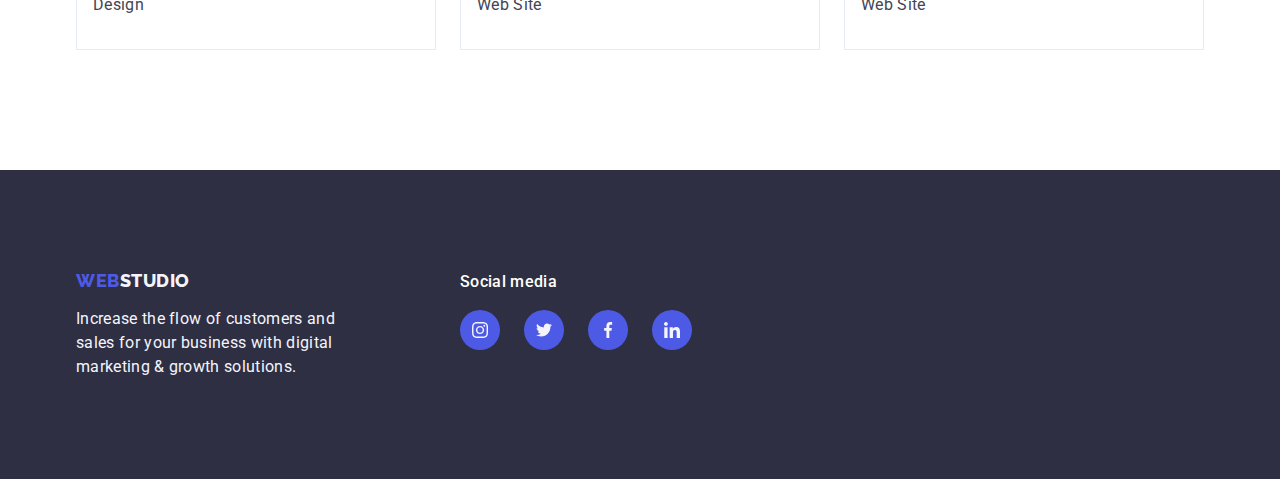
==== commit 302afe93: "positionig4" ====
--- a/portfolio.html
+++ b/portfolio.html
@@ -27,7 +27,7 @@
                 <a class="logo-link link" href="./index.html">Web<span class="logo-web-studio">Studio</span></a>
                 <ul class="list header-nav-list">
                     <li class="menu-list">
-                        <a class="link menu-link inter" href="./index.html">Studio</a>
+                        <a class="link menu-link inter active" href="./index.html">Studio</a>
                     </li>
                     <li class="menu-list">
                         <a class="link menu-link inter active" href="./portfolio.html">Portfolio</a>
@@ -79,10 +79,10 @@
                             <div class="works-thumb">
                                 <img class="img-portfolio" src="./images/portfolio/img.jpg"
                                     alt="Banking App Interface Concept">
-                                    <div class="overlay">
+                                    
                                         <p class="overlay-text">14 Stylish and User-Friendly App Design Concepts · Task Manager App · Calorie Tracker App · Exotic Fruit Ecommerce App ·
                                         Cloud Storage App</p>
-                                    </div>
+                                    
                             </div>
                             <div class="aplication">
                                 <h2 class="portfolio-list-title">Banking App Interface Concept</h2>
@@ -94,11 +94,11 @@
                         <a href="./" class="link inter work-list-hover">
                             <div class="works-thumb">
                                 <img class="img-portfolio" src="./images/portfolio/1.jpg" alt="Payment terminal and phone">
-                                <div class="overlay">
+                                
                                     <p class="overlay-text">14 Stylish and User-Friendly App Design Concepts · Task Manager App · Calorie Tracker App ·
                                         Exotic Fruit Ecommerce App ·
                                         Cloud Storage App</p>
-                                </div>
+                                
                             </div>
                             <div class="aplication">
                                 <h2 class="portfolio-list-title">Cashless Payment</h2>
@@ -110,11 +110,11 @@
                         <a href="./" class="link inter work-list-hover">
                             <div class="works-thumb">
                                 <img class="img-portfolio" src="./images/portfolio/img2.jpg" alt="Laptop and smartphone">
-                                <div class="overlay">
+                                
                                     <p class="overlay-text">14 Stylish and User-Friendly App Design Concepts · Task Manager App · Calorie Tracker App ·
                                         Exotic Fruit Ecommerce App ·
                                         Cloud Storage App</p>
-                                </div>
+                                
                             </div>
                             <div class="aplication">
                                 <h2 class="portfolio-list-title">Meditation App</h2>
@@ -126,11 +126,11 @@
                         <a href="./" class="link inter work-list-hover">
                             <div class="works-thumb">
                                 <img class="img-portfolio" src="./images/portfolio/img3.jpg" alt="Car salon and phone">
-                                <div class="overlay">
+                                
                                     <p class="overlay-text">14 Stylish and User-Friendly App Design Concepts · Task Manager App · Calorie Tracker App ·
                                         Exotic Fruit Ecommerce App ·
                                         Cloud Storage App</p>
-                                </div>
+                                
                             </div>
                             <div class="aplication">
                                 <h2 class="portfolio-list-title">Taxi Service</h2>
@@ -143,10 +143,10 @@
                         <a href="./" class="link inter work-list-hover">
                             <div class="works-thumb">
                                 <img class="img-portfolio" src="./images/portfolio/img4.jpg" alt="smartphone home screen">
-                                <div class="overlay">
-                                            <p class="overlay-text">14 Stylish and User-Friendly App Design Concepts · Task Manager App · Calorie Tracker App · Exotic Fruit Ecommerce App ·
-                                            Cloud Storage App</p>
-                                        </div>
+                                
+                                    <p class="overlay-text">14 Stylish and User-Friendly App Design Concepts · Task Manager App · Calorie Tracker App · Exotic Fruit Ecommerce App ·
+                                    Cloud Storage App</p>
+                                
                             </div>
                             <div class="aplication">
                                 <h2 class="portfolio-list-title">Screen Illustrations</h2>
@@ -158,10 +158,10 @@
                         <a href="./" class="link inter work-list-hover">
                             <div class="works-thumb">
                                 <img class="img-portfolio" src="./images/portfolio/img5.jpg" alt="A girl who smiles">
-                                <div class="overlay">
-                                            <p class="overlay-text">14 Stylish and User-Friendly App Design Concepts · Task Manager App · Calorie Tracker App · Exotic Fruit Ecommerce App ·
-                                            Cloud Storage App</p>
-                                        </div>
+                                
+                                    <p class="overlay-text">14 Stylish and User-Friendly App Design Concepts · Task Manager App · Calorie Tracker App · Exotic Fruit Ecommerce App ·
+                                    Cloud Storage App</p>
+                                
                             </div>
                             <div class="aplication">
                                 <h2 class="portfolio-list-title">Online Courses</h2>
@@ -173,10 +173,10 @@
                         <a href="./" class="link inter work-list-hover">
                             <div class="works-thumb">
                                 <img class="img-portfolio" src="./images/portfolio/img6.jpg" alt="Instagram stories">
-                                <div class="overlay">
-                                            <p class="overlay-text">14 Stylish and User-Friendly App Design Concepts · Task Manager App · Calorie Tracker App · Exotic Fruit Ecommerce App ·
-                                            Cloud Storage App</p>
-                                        </div>
+                                
+                                    <p class="overlay-text">14 Stylish and User-Friendly App Design Concepts · Task Manager App · Calorie Tracker App · Exotic Fruit Ecommerce App ·
+                                    Cloud Storage App</p>
+                                        
                             </div>
                             <div class="aplication">
                                 <h2 class="portfolio-list-title">Instagram Stories Concept</h2>
@@ -188,10 +188,10 @@
                         <a href="./" class="link inter work-list-hover">
                             <div class="works-thumb">
                                 <img class="img-portfolio" src="./images/portfolio/img7.jpg" alt="Net with vegetables">
-                                <div class="overlay">
-                                            <p class="overlay-text">14 Stylish and User-Friendly App Design Concepts · Task Manager App · Calorie Tracker App · Exotic Fruit Ecommerce App ·
-                                            Cloud Storage App</p>
-                                        </div>
+                                
+                                    <p class="overlay-text">14 Stylish and User-Friendly App Design Concepts · Task Manager App · Calorie Tracker App · Exotic Fruit Ecommerce App ·
+                                    Cloud Storage App</p>
+                                        
                             </div>
                             <div class="aplication">
                                 <h2 class="portfolio-list-title">Organic Food</h2>
@@ -203,10 +203,10 @@
                         <a href="./" class="link inter work-list-hover">
                             <div class="works-thumb">
                                 <img class="img-portfolio" src="./images/portfolio/img8.jpg" alt="Cup of cofee">
-                                <div class="overlay">
-                                            <p class="overlay-text">14 Stylish and User-Friendly App Design Concepts · Task Manager App · Calorie Tracker App · Exotic Fruit Ecommerce App ·
-                                            Cloud Storage App</p>
-                                        </div>
+                                
+                                    <p class="overlay-text">14 Stylish and User-Friendly App Design Concepts · Task Manager App · Calorie Tracker App · Exotic Fruit Ecommerce App ·
+                                    Cloud Storage App</p>
+                                        
                             </div>
                             <div class="aplication">
                                 <h2 class="portfolio-list-title">Fresh Coffee</h2>
--- a/css/styles.css
+++ b/css/styles.css
@@ -115,6 +115,7 @@
 }
 .menu-link.active {
     color: var(--color-ocean);
+    transition: color 250ms cubic-bezier(0.4, 0, 0.2, 1);
 }
 
 .menu-link::after {
@@ -122,7 +123,7 @@
     display: block;
     position: absolute;
     left: 0;
-    bottom: 0px;
+    bottom: -1px;
     width: 100%;
     height: 4px;
 
@@ -144,6 +145,8 @@
 }
 
 .address-link {
+    transition: color 250ms cubic-bezier(0.4, 0, 0.2, 1);
+
     font-size: 16px;
     line-height: 1.5;
     letter-spacing: 0.02em;
@@ -203,6 +206,8 @@
     letter-spacing: 0.04em;
     color: var(--color-white);
     background: var(--color-iris);
+
+    transition: background-color 250ms cubic-bezier(0.4, 0, 0.2, 1);
 }
 
 .hero-btn-studio:hover,
@@ -371,6 +376,8 @@
 
     background-color: var(--color-iris);
     border-radius: 50%;
+
+    transition: background-color 250ms cubic-bezier(0.4, 0, 0.2, 1);
 }
 
 .socials-icon {
@@ -422,6 +429,9 @@
 
     border: 1px solid var(--light-slate);
     border-radius: 4px;
+
+    transition: border-color 250ms cubic-bezier(0.4, 0, 0.2, 1),
+        color 250ms cubic-bezier(0.4, 0, 0.2, 1);
 }
 
 .customers-link:hover,
@@ -537,6 +547,11 @@
     min-width: 69px;
     border: 1px solid var(--light-grayish-blue);
 
+    transition: color 250ms cubic-bezier(0.4, 0, 0.2, 1),
+        background-color 250ms cubic-bezier(0.4, 0, 0.2, 1),
+        border-color 250ms cubic-bezier(0.4, 0, 0.2, 1),
+        box-shadow 250ms cubic-bezier(0.4, 0, 0.2, 1);
+
     text-align: center;
     font-family: inherit;
     flex-direction: row;
@@ -581,6 +596,7 @@
 
 .work-list-hover {
     display: block;
+    transition: box-shadow 250ms cubic-bezier(0.4, 0, 0.2, 1);
 }
 
 .work-list-hover:hover, 
@@ -589,6 +605,10 @@
         0px 1px 1px rgba(46, 47, 66, 0.16),
         0px 2px 1px rgba(46, 47, 66, 0.08);
 }
+.work-list-hover:hover .overlay-text,
+.work-list-hover:focus .overlay-text {
+    transform: translateY(0%);
+}
 
 /* Container with application names and application categories */
 .aplication {
@@ -605,23 +625,46 @@
 }
 /* Overlay */
 
-.overlay {
+/* .overlay {
     position: absolute;
     top: 0;
     left: 0;
     transform: translateY(100%);
+    transition: transform 250ms cubic-bezier(0.4, 0, 0.2, 1);
 
     width: 100%;
     height: 100%;
 
     padding: 40px 32px;
 
+    font-size: 16px;
+    line-height: 1.5;
+    letter-spacing: 0.02em;
+    color: var(--color-cloud);
+
     background-color: var(--color-iris);
     transition: transform var(--anim-fast);
-}
+} */
 
 .overlay-text {
+    position: absolute;
+    top: 0;
+    left: 0;
+    transform: translateY(100%);
+    transition: transform 250ms cubic-bezier(0.4, 0, 0.2, 1);
+    
+    width: 100%;
+    height: 100%;
+    
+    padding: 40px 32px;
+    
+    font-size: 16px;
+    line-height: 1.5;
+    letter-spacing: 0.02em;
     color: var(--color-cloud);
+    
+    background-color: var(--color-iris);
+    transition: transform var(--anim-fast);
 }
 
 .portfolio-list-title {
@@ -673,6 +716,8 @@
     height: 100%;
 
     background-color: rgba(46, 47, 66, 0.4);
+    transition: opacity 250ms cubic-bezier(0.4, 0, 0.2, 1),
+        visibility 250ms cubic-bezier(0.4, 0, 0.2, 1);
 }
 .backdrop.is-hidden {
     opacity: 0;
@@ -688,10 +733,15 @@
     transform: translate(-50%, -50%);
 
     width: 408px;
-    height: 584px;
+    min-height: 576px;
 
     background-color: var(--color-white-bg);
     border-radius: 4px;
+    box-shadow: 0px 1px 1px rgba(0, 0, 0, 0.14),
+        0px 1px 3px rgba(0, 0, 0, 0.12),
+        0px 2px 1px rgba(0, 0, 0, 0.2);
+
+        transition: transform 250ms cubic-bezier(0.4, 0, 0.2, 1);
 }
 
 .modal-close-btn {
@@ -708,16 +758,22 @@
     padding: 0px;
 
     border-radius: 50%;
+    border: 1px solid rgba(0, 0, 0, 0.1);
+    background-color: var(--light-grayish-blue);
+
+    transition: background-color 250ms cubic-bezier(0.4, 0, 0.2, 1),
+        border 250ms cubic-bezier(0.4, 0, 0.2, 1);
+}
+.modal-close-btn:hover,
+.modal-close-btn:focus {
     border: none;
-    background-color: var(--light-grayish-blue);
-}
-.modal-close-btn:hover {
     background-color: var(--color-ocean);
 }
-.modal-close-btn:hover .modal-close-icon {
+.modal-close-btn:hover .modal-close-icon,
+.modal-close-btn:focus .modal-close-icon {
     fill: var(--color-white);
 }
 
 .modal-close-icon {
-    fill: var(--color-navy-blue);
+    transition: fill 250ms cubic-bezier(0.4, 0, 0.2, 1);
 }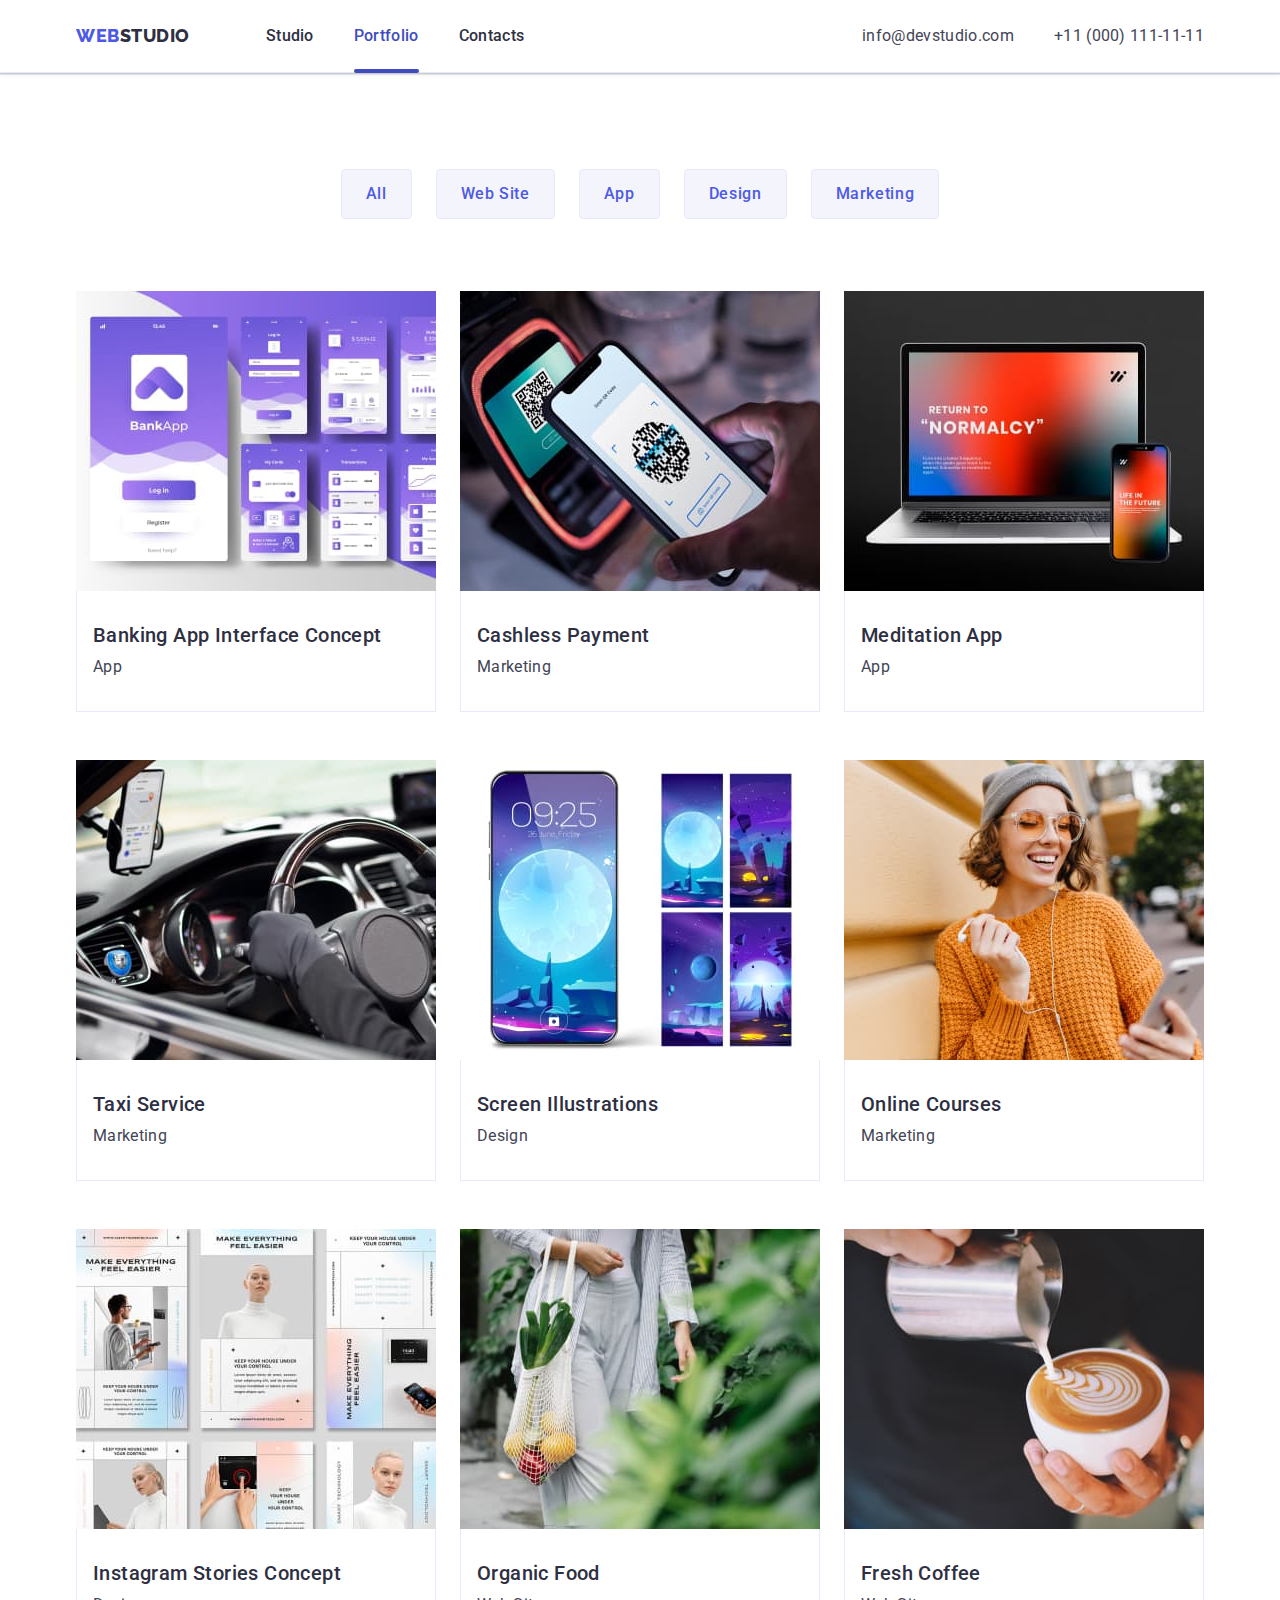
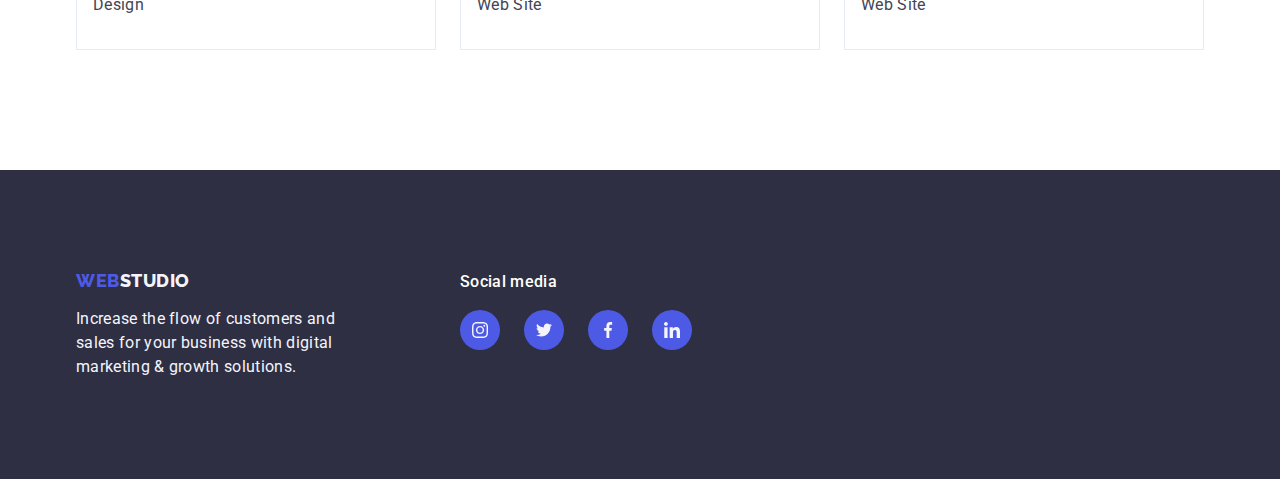
==== commit cbda1fcd: "positioning7" ====
--- a/portfolio.html
+++ b/portfolio.html
@@ -27,7 +27,7 @@
                 <a class="logo-link link" href="./index.html">Web<span class="logo-web-studio">Studio</span></a>
                 <ul class="list header-nav-list">
                     <li class="menu-list">
-                        <a class="link menu-link inter active" href="./index.html">Studio</a>
+                        <a class="link menu-link inter" href="./index.html">Studio</a>
                     </li>
                     <li class="menu-list">
                         <a class="link menu-link inter active" href="./portfolio.html">Portfolio</a>
@@ -41,7 +41,7 @@
             <address class="address">
                 <ul class="list menu-list-address">
                     <li class="menu-list">
-                        <a class="address-link link inter address-link-pad"
+                        <a class="address-link link inter"
                             href="mailto:info@devstudio.com">info@devstudio.com</a>
                     </li>
                     <li class="menu-list">
--- a/css/styles.css
+++ b/css/styles.css
@@ -664,7 +664,7 @@
     color: var(--color-cloud);
     
     background-color: var(--color-iris);
-    transition: transform var(--anim-fast);
+
 }
 
 .portfolio-list-title {
